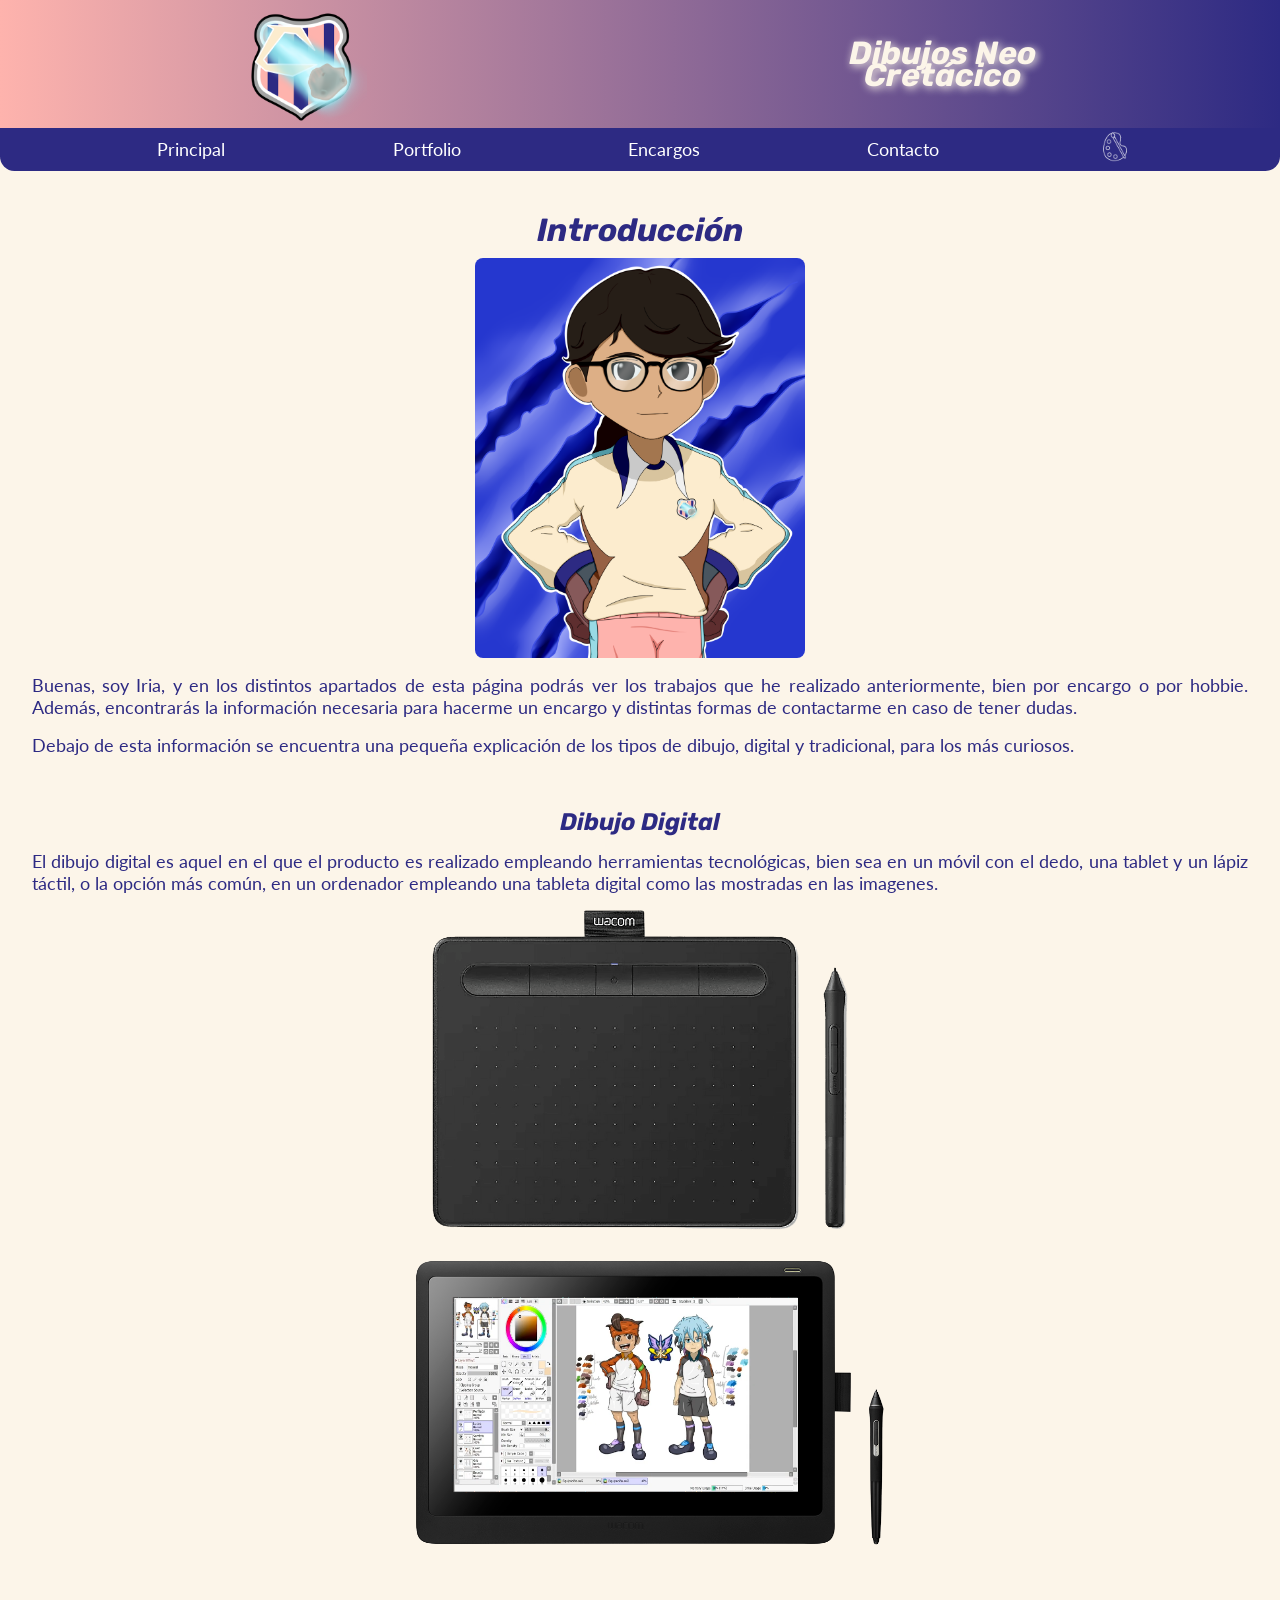
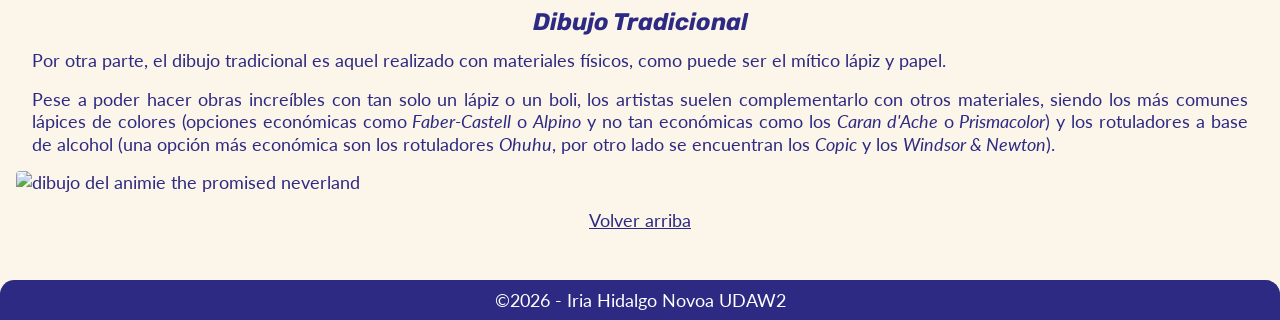
==== index.html @ 6b5722f9 "Añadir contenido" ====
<!DOCTYPE html>
    <html lang="es">
        <head>
            <meta charset="UTF-8"/>
            <meta name="viewport" content="width=device-width, initial-scale=1.0">
            <link rel="icon" href="./imagen/faviconIria.png">
            <title>Dibujos Neo Cretácico</title>
            <link rel="stylesheet" href="./estilos/reseteo.css"/>
            <link rel="stylesheet" href="./estilos/comun.css"/>
            <link rel="stylesheet" href="./estilos/principal.css"/>
            <script src="./scripts/comun.js" defer></script>
            <script src="./scripts/navsticky.js" defer></script>
        </head>
        <body>
            <header>
                <div id="cabecera">
                    <a class="logo-a" href="index.html"><img class="logo" src="./imagen/NeoCretacico.png" alt="logo dibujos neo cretácico"></a>
                    <h1>Dibujos Neo Cretácico</h1>
                </div>
                <div id="progreso"></div>
                <nav id="arriba">
                    <a href="index.html">Principal</a>
                    <a href="./documentos/portfolio.html">Portfolio</a>
                    <a href="./documentos/encargos.html">Encargos</a>
                    <a href="./documentos/contacto.html">Contacto</a>
                    <div class="dropdown">
                        <img id="usericon" class="usericon" src="./imagen/unregisteredicon.png">
                        <div class="dropdown-content ocultar"> <!-- Al iniciar sesión se añadirán las opciones pertinentes -->
                            <a href="index.html#dibujodigital">Registrarse</a>
                            <a href="index.html#dibujotradicional">Iniciar sesión</a>
                            <a href="index.html#dibujotradicional">Salir</a>
                        </div>
                    </div>
                </nav>
            </header>
            <main>
                <h1 id="introducción">Introducción</h1>
                <img class="photo iria" alt="una chica con una equipación de fútbol, gafas y flequillo dibujada en estilo anime" src="./imagen/DibujoDigital/Personas/Iria.png">
                <p>Buenas, soy Iria, y en los distintos apartados de esta página podrás ver los trabajos que he realizado anteriormente, bien por encargo o por hobbie. Además, encontrarás la información necesaria para hacerme un encargo
                    y distintas formas de contactarme en caso de tener dudas.
                </p>

                <p>Debajo de esta información se encuentra una pequeña explicación de los tipos de dibujo, digital y tradicional, para los más curiosos.
                </p>
                <br>
                <h2 id="dibujodigital">Dibujo Digital</h2>
                <p>El dibujo digital es aquel en el que el producto es realizado empleando herramientas tecnológicas, bien sea en un móvil con el dedo, una tablet y un lápiz táctil, o la opción más común, 
                    en un ordenador empleando una tableta digital como las mostradas en las imagenes.</p>

                <img class="photo tablet" alt="imagen de una tableta gráfica sin pantalla" src="./imagen/tabletawacom.png">
                <img class="photo tablet" alt="imagen de una tableta gráfica con pantalla" src="./imagen/wacompantalla.png">

                <br>
                <br>

                <h2 id="dibujotradicional">Dibujo Tradicional</h2>
                <p>Por otra parte, el dibujo tradicional es aquel realizado con materiales físicos, como puede ser el mítico lápiz y papel.</p>
                <p>Pese a poder hacer obras increíbles con tan solo un lápiz o un boli, los artistas suelen complementarlo con otros materiales, siendo los más comunes
                    lápices de colores (opciones económicas como <span class="cursiva">Faber-Castell</span> o <span class="cursiva">Alpino</span> y no tan económicas como los <span class="cursiva">Caran d'Ache</span> o <span class="cursiva">Prismacolor</span>) y los rotuladores a base de alcohol
                    (una opción más económica son los rotuladores <span class="cursiva">Ohuhu</span>, por otro lado se encuentran los <span class="cursiva">Copic</span> y los <span class="cursiva">Windsor &amp; Newton</span>).
                </p>

                <img class="photo tpn" alt="dibujo del animie the promised neverland" src="./imagen/DibujoTradicional/TPNGoldypond.jpg">

                <p class="abajo"><a href="#arriba">Volver arriba</a></p>
            </main>
            <footer>©<span id="year"></span>&nbsp;- Iria Hidalgo Novoa UDAW2</footer>
   
        </body>
    </html>
---- estilos/reseteo.css ----
/* http://meyerweb.com/eric/tools/css/reset/ 
   v2.0 | 20110126
   License: none (public domain)
*/

html,
body,
div,
span,
applet,
object,
iframe,
h1,
h2,
h3,
h4,
h5,
h6,
p,
blockquote,
pre,
a,
abbr,
acronym,
address,
big,
cite,
code,
del,
dfn,
em,
img,
ins,
kbd,
q,
s,
samp,
small,
strike,
strong,
sub,
sup,
tt,
var,
b,
u,
i,
center,
dl,
dt,
dd,
ol,
ul,
li,
fieldset,
form,
label,
legend,
table,
caption,
tbody,
tfoot,
thead,
tr,
th,
td,
article,
aside,
canvas,
details,
embed,
figure,
figcaption,
footer,
header,
hgroup,
menu,
nav,
output,
ruby,
section,
summary,
time,
mark,
audio,
video {
  margin: 0;
  padding: 0;
  border: 0;
  font-size: 100%;
  font: inherit;
  vertical-align: baseline;
}
/* HTML5 display-role reset for older browsers */
article,
aside,
details,
figcaption,
figure,
footer,
header,
hgroup,
menu,
nav,
section {
  display: block;
}
body {
  line-height: 1;
}
ol,
ul {
  list-style: none;
}
blockquote,
q {
  quotes: none;
}
blockquote:before,
blockquote:after,
q:before,
q:after {
  content: "";
  content: none;
}
table {
  border-collapse: collapse;
  border-spacing: 0;
}
---- estilos/comun.css ----
/* Roots and imports */

/* Lato font */
@import url('https://fonts.googleapis.com/css2?family=Lato:ital,wght@0,100;0,300;0,400;0,700;0,900;1,100;1,300;1,400;1,700;1,900&display=swap');
/* Rubik font */
@import url('https://fonts.googleapis.com/css2?family=Rubik:ital,wght@0,300..900;1,300..900&display=swap');

:root{
  --main-color:rgb(252, 245, 233);
  --second-color:rgb(045,042,131);
  --third-color:rgb(152,219,229);
  --fourth-color:rgb(254,179,173);
  --max-width: 1200px;
}

*{
  box-sizing: border-box;
}

/* Elements */
body{
  font-family: "Lato", sans-serif;
  font-weight: 400;
  font-size: 18px;
  line-height: 1.4rem;
  color: var(--second-color);
  background-color: var(--main-color);
  text-align: justify;
  min-height: 100dvh;
}
main{
  padding: 2rem 1rem;
}
h1, h2, h3, h4{
  font-style: italic;
  font-weight: bold;
  font-family: "Rubik", sans-serif;
}
h1, h2{
  text-align: center;
}
h1{
  font-size: 2rem;
}
h2{
  font-size: 1.5rem;
}
h3{
  font-size: 1.25rem;
}
h4{
  font-size: 1.15rem;
}
a{
  color: var(--second-color);
}
a:hover:not(.logo-a){
  color: var(--main-color);
  background-color: var(--second-color);
}
nav#arriba{
  border-bottom-left-radius: 0.9rem;
  border-bottom-right-radius: 0.9rem;
  justify-content: space-evenly;
  min-height: 2.7rem;
  flex-wrap: wrap;
}
nav#arriba, footer{
  display: flex;
  align-items: center;
  background-color: var(--second-color);
  width: 100%;
}
nav#arriba > a, nav#arriba > div a{
  color: white;
  text-decoration: none;
  padding: 0.625rem;
}
nav#arriba > a:hover{
  font-size: 20px;
  color: var(--fourth-color);
}
nav#arriba > div > a:hover{
  color: var(--fourth-color);
}
nav#arriba > div div a:hover{ 
  background-color: var(--fourth-color);
  color: var(--second-color);
}
img{
  user-select: none;
}
img.logo{
  max-height: 8rem;
}
  /* ------------- Tabla ------------- */
table, td, th{
  border-collapse: collapse;
  border: 1px solid var(--second-color);
}
table{
  margin: 1rem;
}
td, th{
  background-color: var(--third-color);
  padding: 0.5rem;
}

  /* ------------- Formulario ------------- */
form{
  display: flex;
  justify-content: center;
  /* padding: 1.25rem; */
}
legend{
  padding: 0.25rem 1rem;
}
legend, fieldset{
  border: 1px solid var(--second-color);
  border-radius: 0.75rem;
}
legend, button{
  background-color: var(--fourth-color);
}
button{
  color: var(--second-color);
  transition: transform 0.1s;
}
button:hover{
  box-shadow: 0rem 0.25rem 0.35rem 0rem lightslategray;
  background-color: var(--second-color);
  color: white;
  cursor: pointer;
  /* filter: brightness(1.5); */
  transform: translateY(-0.2rem);
}
fieldset{
  background-color: var(--third-color);
  padding: 1rem;
}
label{
  margin-bottom: 0.3rem;
}
input[type="text"], textarea{
  background-color: var(--main-color);
  border: 1px solid var(--second-color);
  padding: 0.5rem;
  border-radius: 0.35rem;
  /* width: 100%; */
}
input:hover, textarea:hover{
  border: 1px solid var(--fourth-color);
}
input, textarea, button{
  font-size: 1rem;
  font-family: "Lato", sans-serif;
}
  /* ------------------------------------- */
footer{
  justify-content: center;
  color: white;
  height: 2.5rem;
  border-top-left-radius: 0.9rem;
  border-top-right-radius: 0.9rem;
  /* position: fixed;
  bottom: 0; */
}

/* Identifiers */
#cabecera{
  background-image: linear-gradient(to right, var(--fourth-color) , var(--second-color));
  display: flex;
  align-items: center;
  justify-content: center;
  max-height: 8rem;
}
#cabecera > h1{
  color: var(--main-color);
  text-shadow: 2px 2px 9px;
  margin: auto;
  width: 200px;
}

/* Classes */
.abajo, p, h1, h2, h3, h4{
  margin: 1rem;
}
.abajo{
  text-align: center;
}
.cursiva{
  font-style: italic;
}
.negrita{
  font-weight: bold;
}
.dropdown {
  display: inline-block;
  position: relative;
}
.dropdown-content {
  position: absolute;
  margin-top: -1px;
  margin-left: -23px;
  padding-top: 2px;
  width: 6.9rem;
  box-shadow: 0px 10px 10px 0px rgba(0,0,0,0.4);
  background-color: var(--second-color);
  text-align: center;
  z-index: 101;
}
.ocultar{
  display: none !important;
}
.dropdown:hover .dropdown-content {
  display: block;
}
.dropdown-content a {
  display: block;
  padding: 5px;
  text-decoration: none;
}
.usericon{
  height: 2.25rem;
}
.usericonhover{
  height: 2.5rem;
  content: url("/imagen/unregisterediconhover.png");
}
.logo-a{
  margin: auto;
}
.form-group{
  margin-bottom: 0.88rem;
  display: flex;
  flex-direction: column;
}
.radio-finalidad{
  margin: 0.59rem 0;
  display: grid;
  grid-template-columns: 1fr 1fr;
  gap: 8px;
}
.button-container{
  margin-top: 1.2rem;
  display: flex;
  gap: 0.65rem;
}
.navbarflotante{
  position: fixed;
  top: 0;
  z-index: 100;
}
.espacio{
  margin-top: 5.21rem;
}

/* Media Query */

@media (max-width: 760px){ /* mientras el ancho sea menor a 760px */

    img{
      max-width: 100%;
    }
    
}
---- estilos/principal.css ----
/* Elements */

/* Identifiers */

/* Classes */
.photo{
    max-height: 20rem;
    margin: auto;
    display: block;
}
.tablet{
    text-align: center;
}
.iria{
    max-height: 25rem;
    border-radius: 0.5rem;
}
.tpn{
    border-radius: 0.25rem;
}
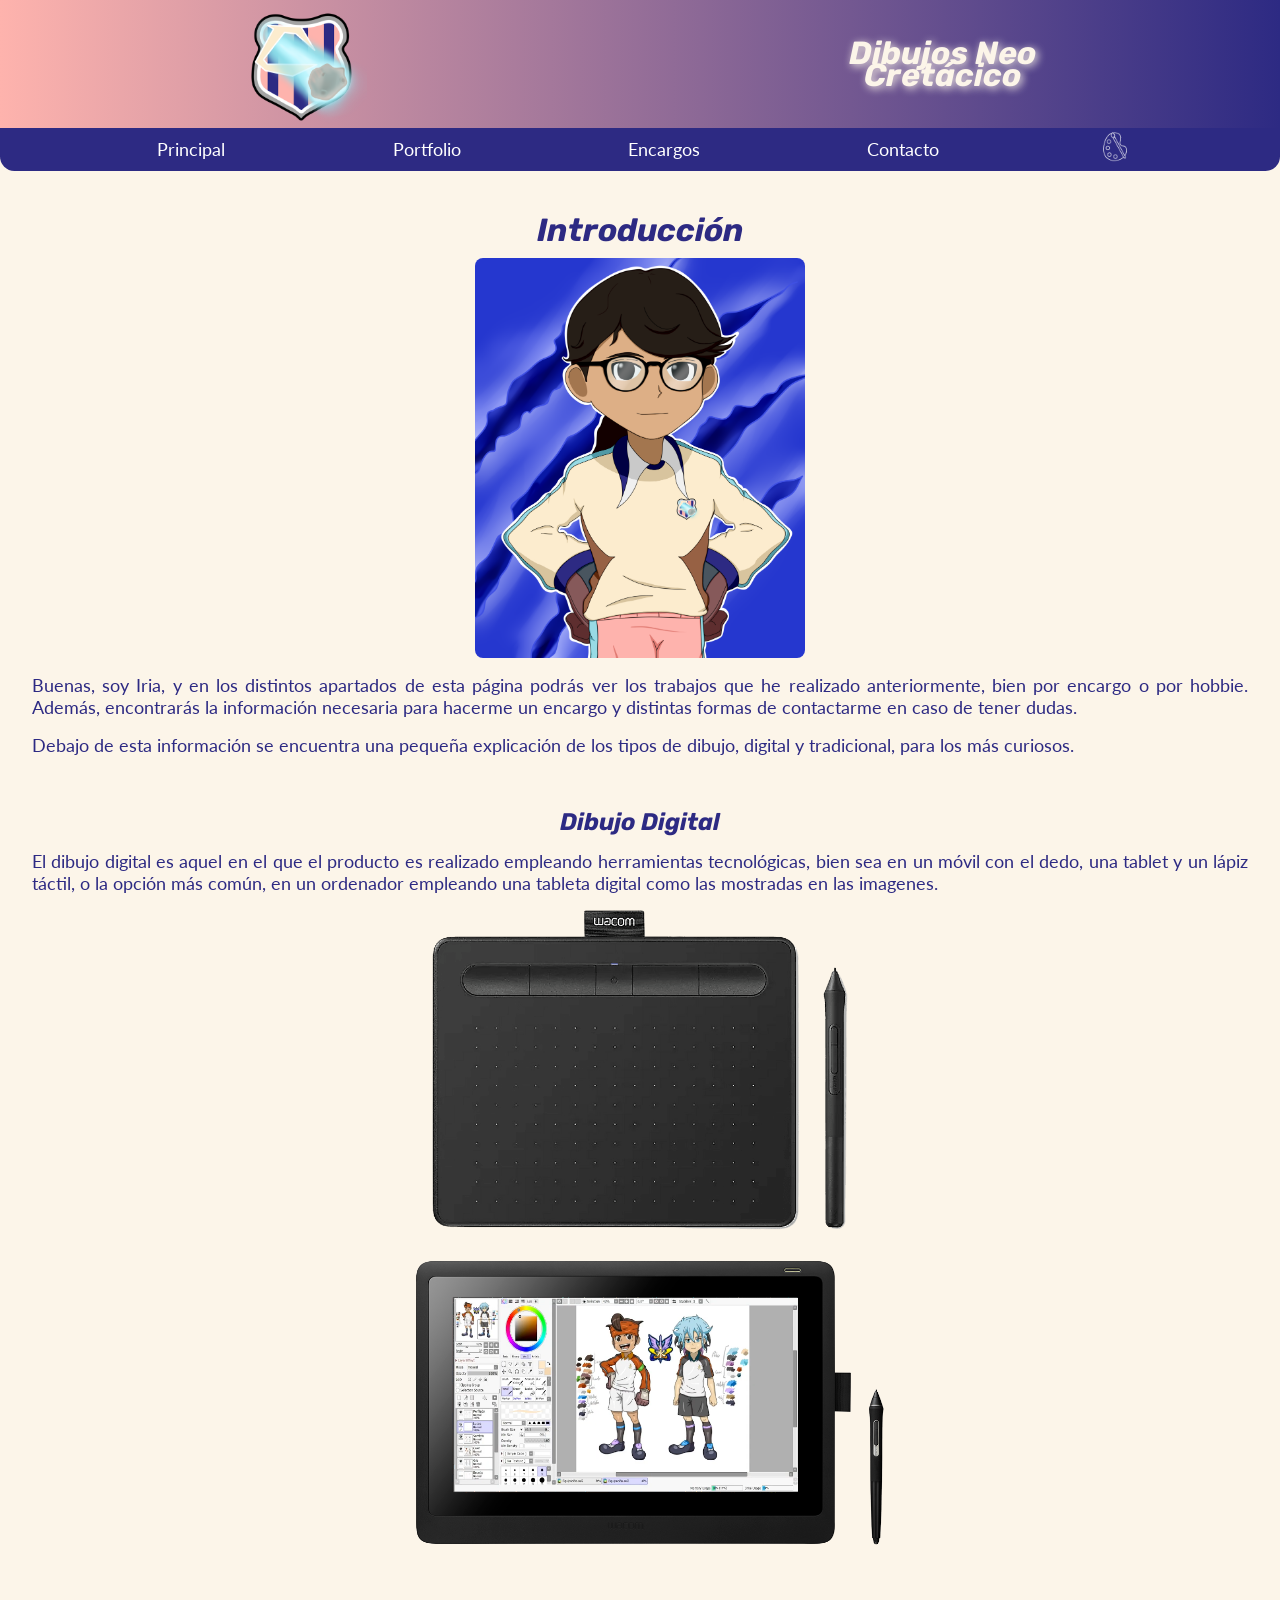
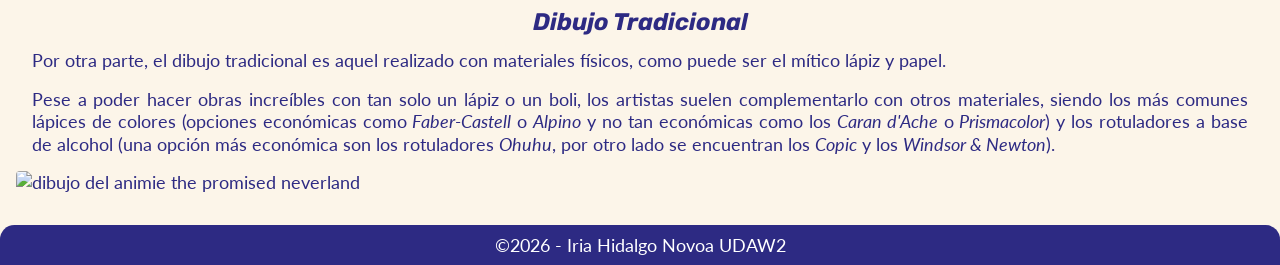
==== commit cde80753: "Fix HTML formatting and structure" ====
--- a/index.html
+++ b/index.html
@@ -62,7 +62,6 @@
 
                 <img class="photo tpn" alt="dibujo del animie the promised neverland" src="./imagen/DibujoTradicional/TPNGoldypond.jpg">
 
-                <p class="abajo"><a href="#arriba">Volver arriba</a></p>
             </main>
             <footer>©<span id="year"></span>&nbsp;- Iria Hidalgo Novoa UDAW2</footer>
    
